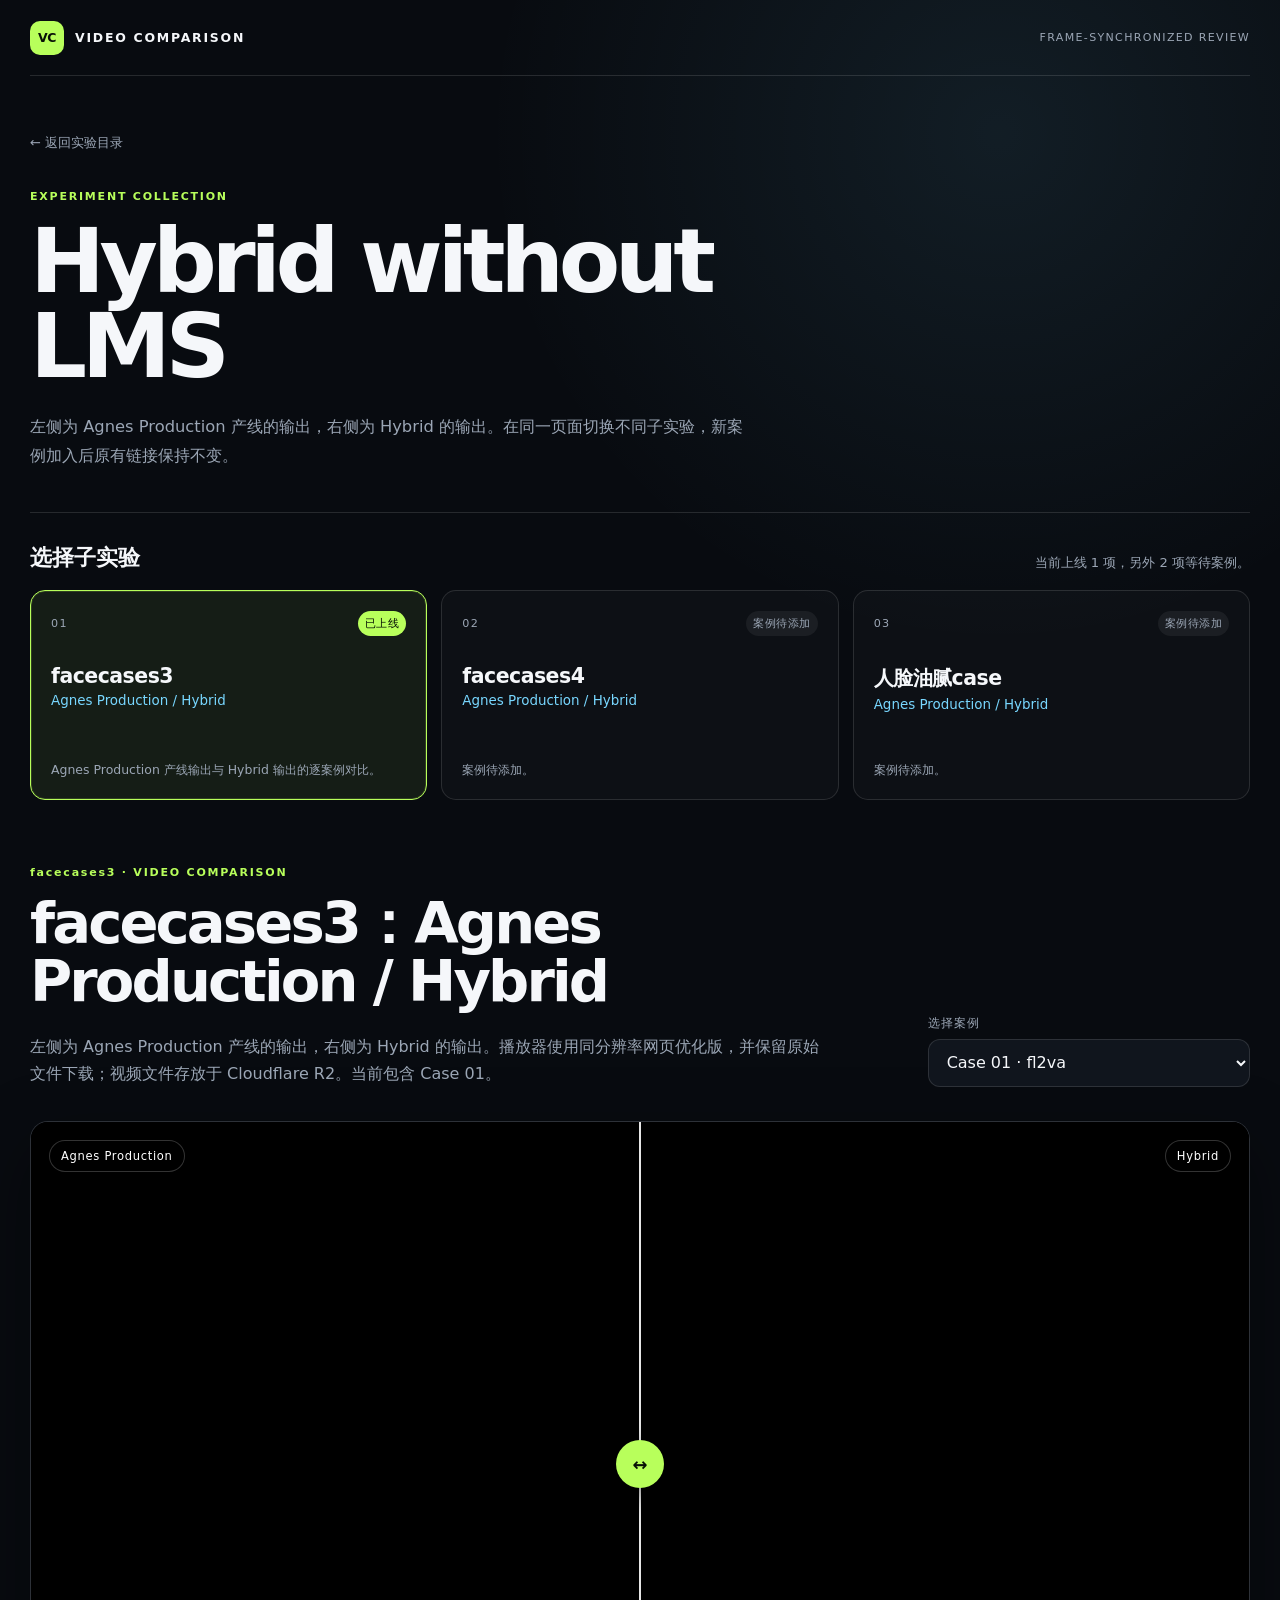
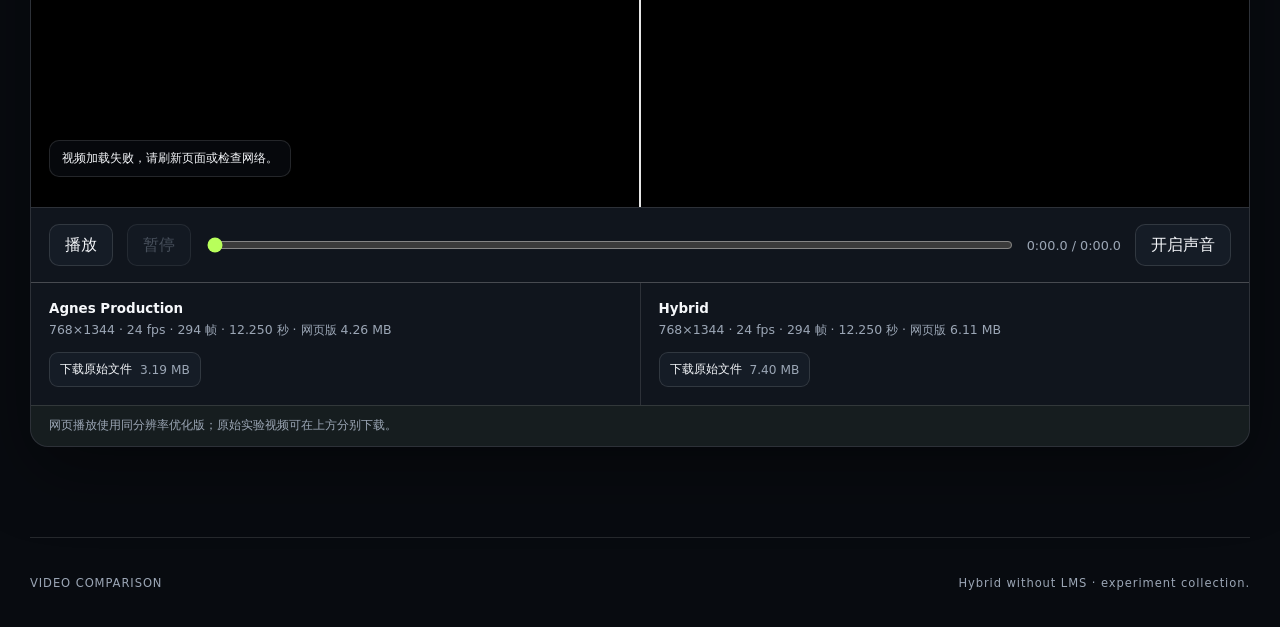
==== experiments/hybrid-without-lms/index.html @ 36cb2403 "Add Hybrid without LMS collection with facecases3 case 01" ====
<!doctype html>
<html lang="zh-CN">
  <head>
    <meta charset="utf-8">
    <meta name="viewport" content="width=device-width, initial-scale=1">
    <meta name="theme-color" content="#080b10">
    <meta name="description" content="Hybrid without LMS 的视频对比实验集合：facecases3、facecases4 与人脸油腻case。">
    <title>Hybrid without LMS · Video Comparison</title>
    <link rel="stylesheet" href="../../assets/site.css">
  </head>
  <body>
    <header class="site-header">
      <a class="brand" href="../../"><span class="brand-mark">VC</span><span>VIDEO COMPARISON</span></a>
      <span class="header-note">FRAME-SYNCHRONIZED REVIEW</span>
    </header>

    <main class="comparison-main">
      <a class="breadcrumb" href="../../">← 返回实验目录</a>

      <section class="collection-intro">
        <p class="kicker">EXPERIMENT COLLECTION</p>
        <h1>Hybrid without LMS</h1>
        <p>左侧为 Agnes Production 产线的输出，右侧为 Hybrid 的输出。在同一页面切换不同子实验，新案例加入后原有链接保持不变。</p>
      </section>

      <section class="subexperiment-section" aria-labelledby="subexperiment-heading">
        <div class="subexperiment-heading">
          <h2 id="subexperiment-heading">选择子实验</h2>
          <p>当前上线 1 项，另外 2 项等待案例。</p>
        </div>
        <div class="subexperiment-grid" id="subexperiment-grid" aria-live="polite">
          <p class="loading-message">正在读取子实验…</p>
        </div>
      </section>

      <section id="ready-experiment-content" hidden>
        <div class="comparison-intro subexperiment-intro">
          <div>
            <p class="kicker" id="experiment-kicker">VIDEO COMPARISON</p>
            <h2 id="experiment-title">正在加载实验…</h2>
            <p class="comparison-description" id="experiment-description"></p>
          </div>
          <div class="case-picker">
            <label for="case-select">选择案例</label>
            <select id="case-select" aria-label="选择视频案例"></select>
          </div>
        </div>

        <section class="comparison-shell" aria-label="视频左右滑动对比播放器">
          <div class="video-stage" id="video-stage">
            <video class="video-layer before" id="before-video" muted playsinline loop preload="auto"></video>
            <video class="video-layer after" id="after-video" muted playsinline loop preload="auto"></video>
            <span class="stage-label left" id="left-stage-label">Before</span>
            <span class="stage-label right" id="right-stage-label">After</span>
            <div class="split-line" aria-hidden="true"></div>
            <button class="split-handle" id="split-handle" type="button" aria-label="拖动左右对比分割线" aria-valuemin="0" aria-valuemax="100" aria-valuenow="50"></button>
            <p class="stage-message" id="stage-message">正在读取实验清单…</p>
          </div>
          <div class="controls">
            <button class="control-button" id="play-button" type="button">播放</button>
            <button class="control-button" id="pause-button" type="button" disabled>暂停</button>
            <input class="timeline" id="timeline" type="range" min="0" max="1" step="0.01" value="0" aria-label="播放进度">
            <span class="time-label" id="time-label">0:00.0 / 0:00.0</span>
            <button class="control-button" id="mute-button" type="button">开启声音</button>
          </div>
          <div class="case-metadata">
            <div class="meta-side" id="left-meta"></div>
            <div class="meta-side" id="right-meta"></div>
          </div>
          <p class="playback-note">网页播放使用同分辨率优化版；原始实验视频可在上方分别下载。</p>
        </section>
      </section>

      <section class="pending-experiment" id="pending-experiment-content" hidden>
        <span class="pending-badge">案例待添加</span>
        <h2 id="pending-title"></h2>
        <p id="pending-description"></p>
      </section>
    </main>

    <footer class="site-footer"><span>VIDEO COMPARISON</span><span>Hybrid without LMS · experiment collection.</span></footer>
    <script src="../../assets/comparison.js" defer></script>
  </body>
</html>
---- assets/site.css ----
:root {
  color-scheme: dark;
  --bg: #080b10;
  --panel: #10151d;
  --panel-2: #151c26;
  --line: rgba(255, 255, 255, 0.12);
  --line-strong: rgba(255, 255, 255, 0.28);
  --text: #f5f7fa;
  --muted: #9ba6b5;
  --accent: #b8ff5b;
  --accent-2: #78d7ff;
  --danger: #ff9d8e;
  --radius: 18px;
  --shadow: 0 24px 70px rgba(0, 0, 0, 0.38);
  font-family: Inter, ui-sans-serif, system-ui, -apple-system, BlinkMacSystemFont, "Segoe UI", sans-serif;
}
* { box-sizing: border-box; }
[hidden] { display: none !important; }
html { background: var(--bg); scroll-behavior: smooth; }
body { margin: 0; min-width: 320px; color: var(--text); background: radial-gradient(circle at 78% 6%, rgba(120, 215, 255, 0.09), transparent 32rem), var(--bg); }
button, select, input { font: inherit; }
a { color: inherit; }

.site-header,
.site-footer,
main { width: min(1220px, calc(100% - 40px)); margin-inline: auto; }

.site-header { min-height: 76px; display: flex; align-items: center; justify-content: space-between; gap: 24px; border-bottom: 1px solid var(--line); }
.brand { display: inline-flex; align-items: center; gap: 11px; color: var(--text); text-decoration: none; font-size: 0.78rem; font-weight: 780; letter-spacing: 0.14em; }
.brand-mark { display: grid; place-items: center; width: 34px; height: 34px; color: #071006; background: var(--accent); border-radius: 10px; letter-spacing: -0.04em; }
.header-note { color: var(--muted); font-size: 0.69rem; letter-spacing: 0.12em; }

.hero { padding: 86px 0 64px; }
.kicker { margin: 0 0 16px; color: var(--accent); font-size: 0.69rem; font-weight: 800; letter-spacing: 0.16em; }
.hero h1 { max-width: 890px; margin: 0; font-size: clamp(2.7rem, 6vw, 5.8rem); line-height: 0.98; letter-spacing: -0.055em; }
.hero-copy { max-width: 720px; margin: 28px 0 0; color: var(--muted); font-size: clamp(1rem, 1.8vw, 1.24rem); line-height: 1.75; }
.hero-stats { display: grid; grid-template-columns: repeat(3, minmax(0, 1fr)); max-width: 720px; margin-top: 48px; border-block: 1px solid var(--line); }
.hero-stats div { padding: 22px 24px 22px 0; display: grid; gap: 5px; }
.hero-stats strong { font-size: 1.65rem; }
.hero-stats span { color: var(--muted); font-size: 0.76rem; letter-spacing: 0.08em; }

.catalog { padding: 68px 0 100px; }
.section-heading { display: flex; align-items: end; justify-content: space-between; gap: 24px; margin-bottom: 25px; }
.section-heading h1, .section-heading h2 { margin: 0; font-size: clamp(1.8rem, 4vw, 3rem); letter-spacing: -0.04em; }
.section-heading > p { margin: 0; color: var(--muted); font-size: 0.86rem; }
.experiment-grid { display: grid; grid-template-columns: repeat(2, minmax(0, 1fr)); gap: 18px; }
.experiment-card { min-height: 290px; display: flex; flex-direction: column; padding: 28px; color: var(--text); text-decoration: none; background: linear-gradient(145deg, rgba(255,255,255,0.055), rgba(255,255,255,0.018)); border: 1px solid var(--line); border-radius: var(--radius); transition: transform 180ms ease, border-color 180ms ease, background 180ms ease; }
.experiment-card:hover { transform: translateY(-4px); border-color: rgba(184, 255, 91, 0.48); background: linear-gradient(145deg, rgba(184,255,91,0.09), rgba(255,255,255,0.025)); }
.experiment-card:only-child { grid-column: 1 / -1; }
.card-top, .card-footer { display: flex; align-items: center; justify-content: space-between; gap: 16px; }
.card-index { color: var(--accent); font-size: 0.72rem; font-weight: 800; letter-spacing: 0.14em; }
.card-count { color: var(--muted); font-size: 0.76rem; }
.experiment-card h3 { max-width: 700px; margin: 40px 0 12px; font-size: clamp(1.55rem, 3vw, 2.45rem); line-height: 1.06; letter-spacing: -0.04em; }
.experiment-card p { margin: 0; color: var(--muted); line-height: 1.65; }
.card-footer { margin-top: auto; padding-top: 32px; color: var(--text); font-size: 0.78rem; letter-spacing: 0.08em; }
.card-arrow { color: var(--accent); font-size: 1.25rem; }
.loading-message, .error-message { grid-column: 1 / -1; padding: 30px; color: var(--muted); border: 1px solid var(--line); border-radius: var(--radius); }
.error-message { color: var(--danger); }

.site-footer { min-height: 90px; display: flex; align-items: center; justify-content: space-between; gap: 20px; color: var(--muted); border-top: 1px solid var(--line); font-size: 0.72rem; letter-spacing: 0.08em; }

.comparison-main { padding: 56px 0 90px; }
.breadcrumb { display: inline-flex; gap: 8px; align-items: center; margin-bottom: 28px; color: var(--muted); text-decoration: none; font-size: 0.82rem; }
.breadcrumb:hover { color: var(--text); }
.comparison-intro { display: grid; grid-template-columns: minmax(0, 1.6fr) minmax(260px, 0.6fr); gap: 38px; align-items: end; margin-bottom: 34px; }
.comparison-intro h1, .comparison-intro h2 { margin: 0; font-size: clamp(2rem, 4.5vw, 4.2rem); line-height: 1; letter-spacing: -0.05em; }
.comparison-description { margin: 22px 0 0; max-width: 790px; color: var(--muted); line-height: 1.7; }
.case-picker { display: grid; gap: 8px; }
.case-picker label { color: var(--muted); font-size: 0.72rem; letter-spacing: 0.1em; }
.case-picker select { width: 100%; min-height: 48px; padding: 0 42px 0 14px; color: var(--text); background: var(--panel); border: 1px solid var(--line); border-radius: 12px; }

.collection-intro { max-width: 900px; padding: 10px 0 42px; }
.collection-intro h1 { margin: 0; font-size: clamp(2.7rem, 7vw, 6.4rem); line-height: 0.95; letter-spacing: -0.06em; }
.collection-intro > p:last-child { max-width: 720px; margin: 24px 0 0; color: var(--muted); font-size: 1.02rem; line-height: 1.75; }
.subexperiment-section { padding: 30px 0 42px; border-top: 1px solid var(--line); }
.subexperiment-heading { display: flex; align-items: end; justify-content: space-between; gap: 24px; margin-bottom: 18px; }
.subexperiment-heading h2 { margin: 0; font-size: 1.35rem; }
.subexperiment-heading p { margin: 0; color: var(--muted); font-size: 0.82rem; }
.subexperiment-grid { display: grid; grid-template-columns: repeat(3, minmax(0, 1fr)); gap: 14px; }
.subexperiment-card { min-height: 210px; display: flex; flex-direction: column; align-items: stretch; padding: 20px; color: var(--text); text-align: left; background: rgba(255,255,255,0.025); border: 1px solid var(--line); border-radius: 15px; cursor: pointer; transition: border-color 160ms ease, background 160ms ease, transform 160ms ease; }
.subexperiment-card:hover { transform: translateY(-2px); border-color: var(--line-strong); }
.subexperiment-card.active { border-color: var(--accent); background: rgba(184,255,91,0.075); box-shadow: inset 0 0 0 1px rgba(184,255,91,0.16); }
.subexperiment-card:focus-visible { outline: 3px solid var(--accent-2); outline-offset: 3px; }
.subexperiment-card-top { display: flex; align-items: center; justify-content: space-between; gap: 12px; color: var(--muted); font-size: 0.7rem; letter-spacing: 0.12em; }
.status-ready, .status-pending { padding: 5px 7px; border-radius: 999px; letter-spacing: 0.04em; }
.status-ready { color: #071006; background: var(--accent); }
.status-pending { color: var(--muted); background: rgba(255,255,255,0.06); }
.subexperiment-card > strong { margin-top: 28px; font-size: 1.28rem; letter-spacing: -0.025em; }
.subexperiment-subtitle { margin-top: 5px; color: var(--accent-2); font-size: 0.84rem; }
.subexperiment-summary { margin-top: auto; padding-top: 22px; color: var(--muted); font-size: 0.78rem; line-height: 1.55; }
.subexperiment-intro { margin-top: 24px; }
.pending-experiment { min-height: 330px; margin-top: 24px; padding: clamp(30px, 6vw, 70px); background: linear-gradient(145deg, rgba(255,255,255,0.04), rgba(255,255,255,0.018)); border: 1px solid var(--line); border-radius: var(--radius); }
.pending-badge { display: inline-flex; padding: 7px 10px; color: #071006; background: var(--accent); border-radius: 999px; font-size: 0.7rem; font-weight: 800; letter-spacing: 0.08em; }
.pending-experiment h2 { max-width: 760px; margin: 26px 0 12px; font-size: clamp(2rem, 5vw, 4rem); line-height: 1.02; letter-spacing: -0.05em; }
.pending-experiment p { max-width: 650px; margin: 0; color: var(--muted); line-height: 1.7; }

.comparison-shell { overflow: hidden; background: var(--panel); border: 1px solid var(--line); border-radius: var(--radius); box-shadow: var(--shadow); }
.video-stage { --split: 50%; position: relative; width: 100%; aspect-ratio: 16 / 9; overflow: hidden; isolation: isolate; background: #000; touch-action: none; }
.video-layer { position: absolute; inset: 0; width: 100%; height: 100%; object-fit: contain; background: #000; }
.video-layer.after { z-index: 2; clip-path: inset(0 0 0 var(--split)); }
.stage-label { position: absolute; z-index: 4; top: 18px; padding: 8px 11px; color: #fff; background: rgba(0, 0, 0, 0.62); border: 1px solid rgba(255,255,255,0.2); border-radius: 999px; backdrop-filter: blur(10px); font-size: 0.72rem; letter-spacing: 0.06em; }
.stage-label.left { left: 18px; }
.stage-label.right { right: 18px; }
.split-line { position: absolute; z-index: 5; inset-block: 0; left: var(--split); width: 2px; transform: translateX(-1px); background: rgba(255,255,255,0.9); pointer-events: none; }
.split-handle { position: absolute; z-index: 6; top: 50%; left: var(--split); width: 48px; height: 48px; transform: translate(-50%, -50%); display: grid; place-items: center; color: #071006; background: var(--accent); border: 0; border-radius: 50%; box-shadow: 0 8px 26px rgba(0,0,0,0.45); cursor: ew-resize; }
.split-handle::before { content: "↔"; font-size: 1.12rem; font-weight: 900; }
.split-handle:focus-visible { outline: 3px solid var(--accent-2); outline-offset: 3px; }
.stage-message { position: absolute; z-index: 7; inset: auto 18px 18px; width: fit-content; max-width: calc(100% - 36px); padding: 9px 12px; color: var(--text); background: rgba(8, 11, 16, 0.78); border: 1px solid var(--line); border-radius: 10px; font-size: 0.76rem; backdrop-filter: blur(10px); }
.stage-message[hidden] { display: none; }

.controls { display: grid; grid-template-columns: auto auto minmax(120px, 1fr) auto auto; gap: 14px; align-items: center; padding: 16px 18px; border-top: 1px solid var(--line); }
.control-button { min-height: 42px; padding: 0 15px; color: var(--text); background: var(--panel-2); border: 1px solid var(--line); border-radius: 10px; cursor: pointer; }
.control-button:hover { border-color: var(--line-strong); }
.control-button:disabled { color: #697381; cursor: not-allowed; opacity: 0.62; }
.timeline { width: 100%; accent-color: var(--accent); }
.time-label { min-width: 96px; color: var(--muted); font-variant-numeric: tabular-nums; font-size: 0.8rem; text-align: right; }

.case-metadata { display: grid; grid-template-columns: repeat(2, minmax(0, 1fr)); gap: 1px; background: var(--line); border-top: 1px solid var(--line); }
.meta-side { padding: 18px; background: var(--panel); }
.meta-side strong { display: block; margin-bottom: 6px; font-size: 0.84rem; }
.meta-details { display: block; color: var(--muted); font-size: 0.78rem; }
.original-download { display: inline-flex; align-items: center; gap: 8px; margin-top: 13px; padding: 8px 10px; color: var(--text); text-decoration: none; background: var(--panel-2); border: 1px solid var(--line); border-radius: 9px; font-size: 0.76rem; }
.original-download:hover { border-color: var(--accent); }
.original-download span { color: var(--muted); }
.playback-note { margin: 0; padding: 12px 18px; color: var(--muted); background: rgba(184,255,91,0.035); border-top: 1px solid var(--line); font-size: 0.74rem; }
@media (max-width: 780px) {
  .site-header, .site-footer, main { width: min(100% - 24px, 1220px); }
  .header-note { display: none; }
  .hero { padding-top: 58px; }
  .hero-stats, .experiment-grid, .comparison-intro, .subexperiment-grid { grid-template-columns: 1fr; }
  .section-heading { align-items: start; flex-direction: column; }
  .subexperiment-heading { align-items: start; flex-direction: column; }
  .comparison-main { padding-top: 32px; }
  .controls { grid-template-columns: repeat(3, minmax(0, 1fr)); }
  .timeline { grid-column: 1 / -1; grid-row: 1; }
  #play-button { grid-column: 1; grid-row: 2; }
  #pause-button { grid-column: 2; grid-row: 2; }
  #mute-button { grid-column: 3; grid-row: 2; }
  .time-label { grid-column: 1 / -1; grid-row: 3; min-width: 0; text-align: center; }
  .case-metadata { grid-template-columns: 1fr; }
  .stage-label { top: 10px; max-width: 45%; overflow: hidden; text-overflow: ellipsis; white-space: nowrap; }
  .stage-label.left { left: 10px; }
  .stage-label.right { right: 10px; }
}

@media (prefers-reduced-motion: reduce) {
  *, *::before, *::after { scroll-behavior: auto !important; transition: none !important; }
}
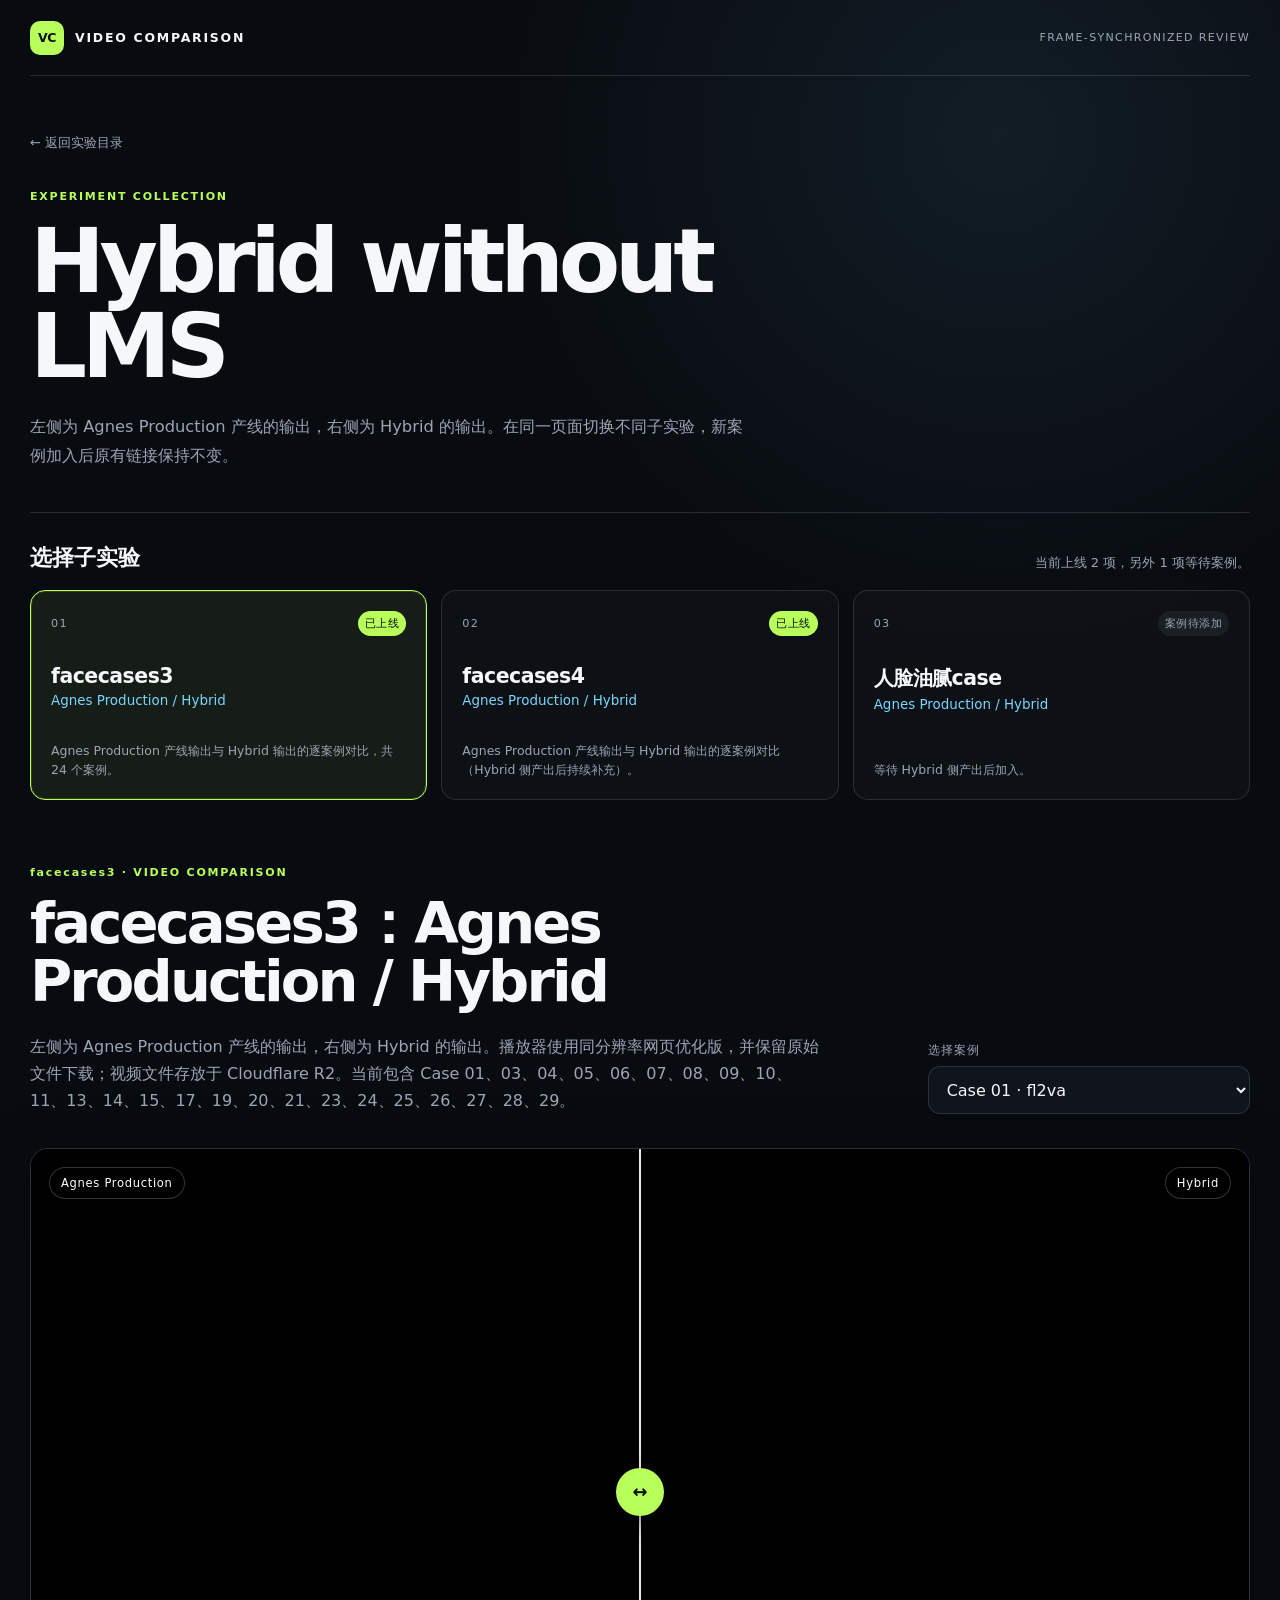
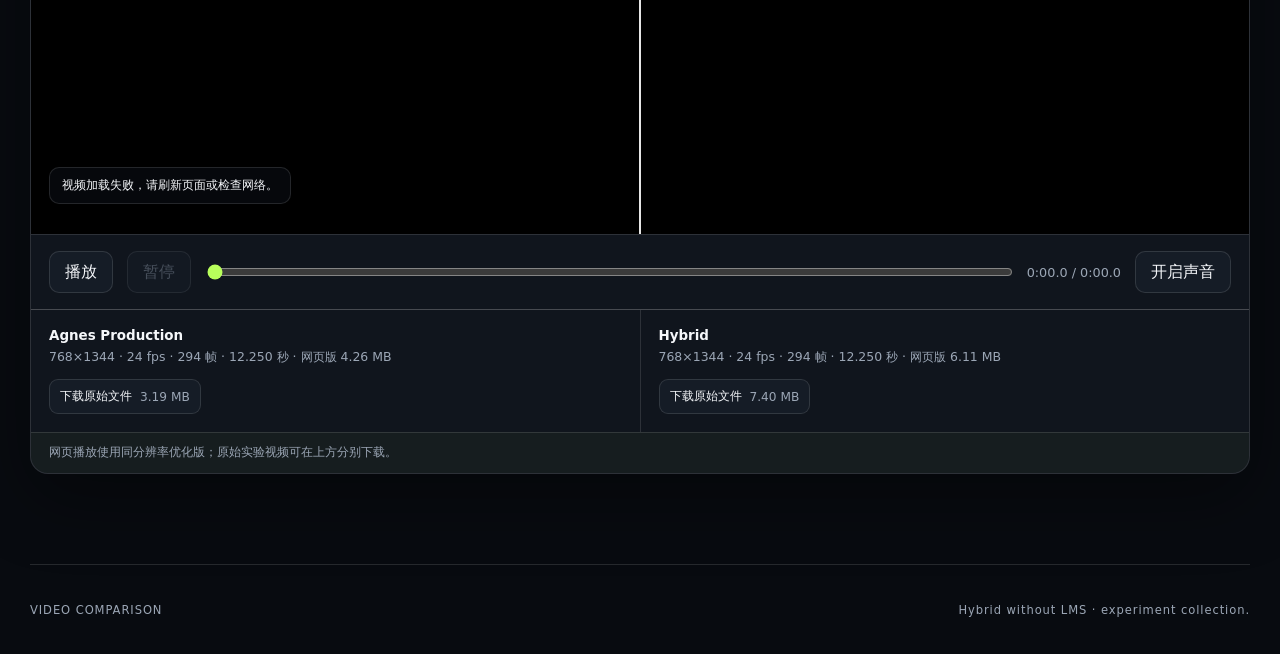
==== commit 793b692e: "Add remaining facecases3 cases and facecases4 (Hybrid without LMS)" ====
--- a/experiments/hybrid-without-lms/index.html
+++ b/experiments/hybrid-without-lms/index.html
@@ -26,7 +26,7 @@
       <section class="subexperiment-section" aria-labelledby="subexperiment-heading">
         <div class="subexperiment-heading">
           <h2 id="subexperiment-heading">选择子实验</h2>
-          <p>当前上线 1 项，另外 2 项等待案例。</p>
+          <p>当前上线 2 项，另外 1 项等待案例。</p>
         </div>
         <div class="subexperiment-grid" id="subexperiment-grid" aria-live="polite">
           <p class="loading-message">正在读取子实验…</p>
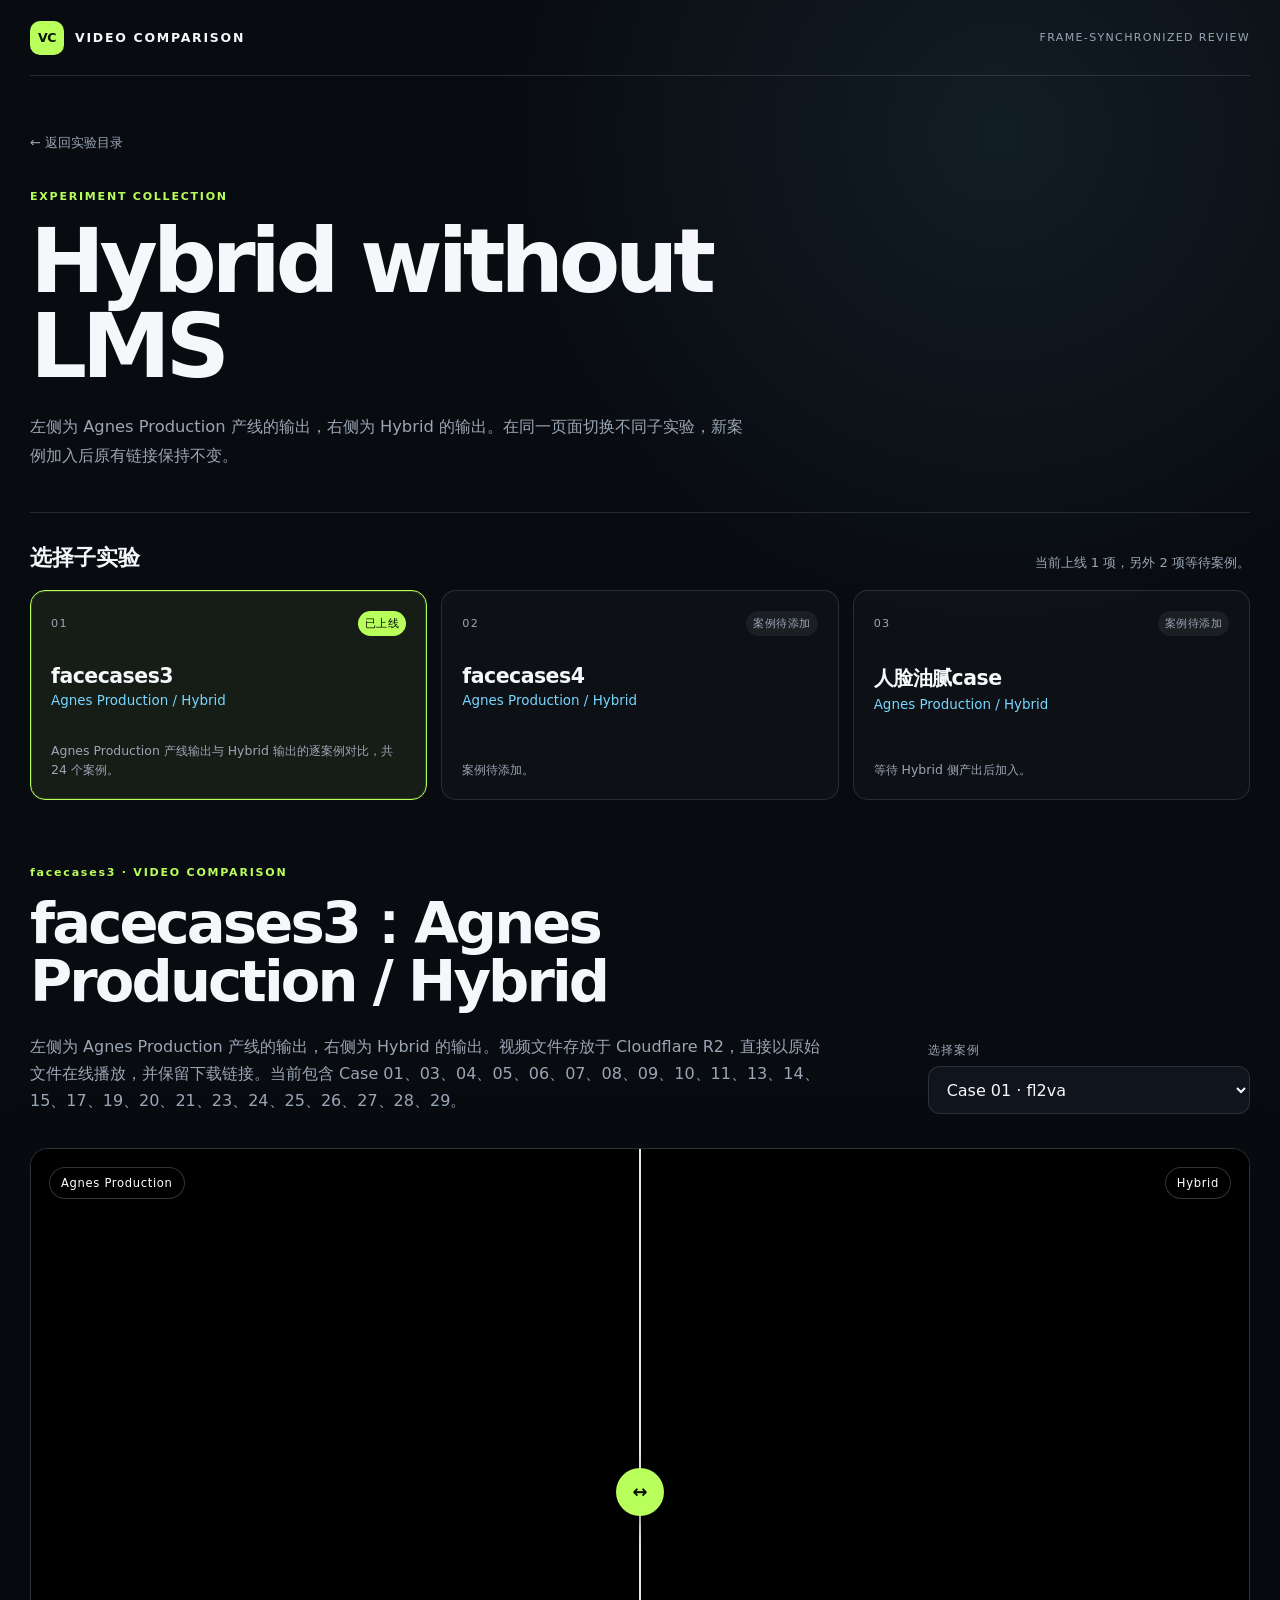
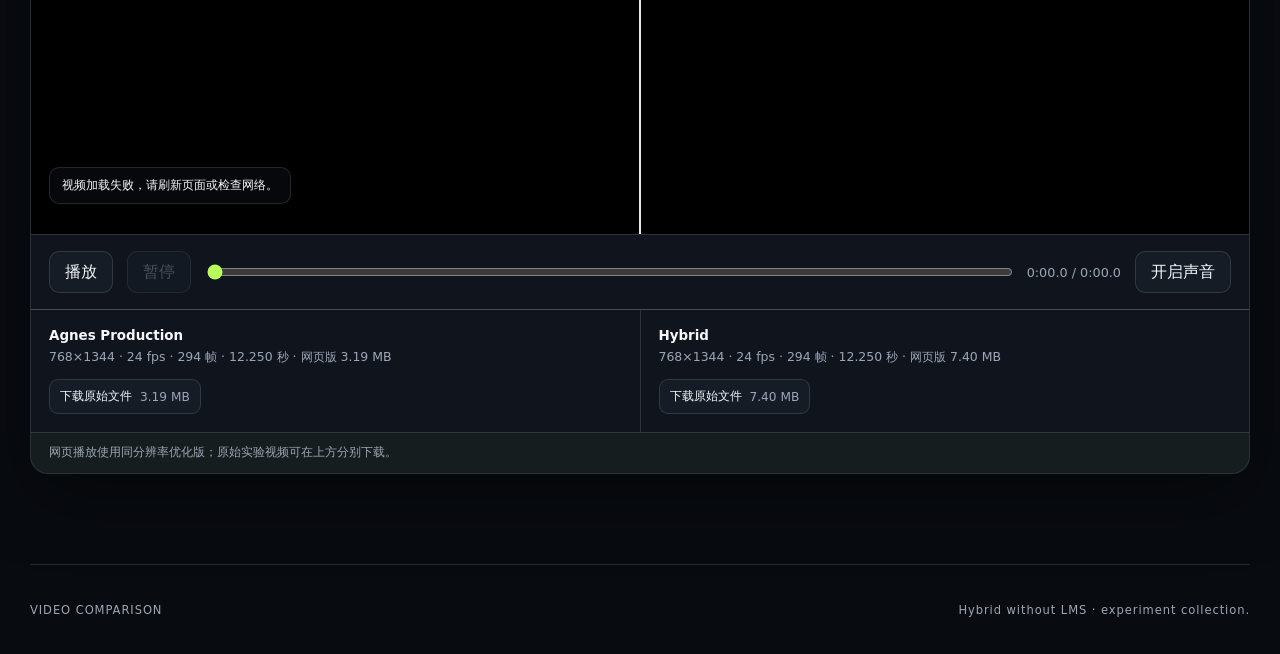
==== commit 92b4a7f9: "Serve facecases3 from original files; park facecases4" ====
--- a/experiments/hybrid-without-lms/index.html
+++ b/experiments/hybrid-without-lms/index.html
@@ -26,7 +26,7 @@
       <section class="subexperiment-section" aria-labelledby="subexperiment-heading">
         <div class="subexperiment-heading">
           <h2 id="subexperiment-heading">选择子实验</h2>
-          <p>当前上线 2 项，另外 1 项等待案例。</p>
+          <p>当前上线 1 项，另外 2 项等待案例。</p>
         </div>
         <div class="subexperiment-grid" id="subexperiment-grid" aria-live="polite">
           <p class="loading-message">正在读取子实验…</p>
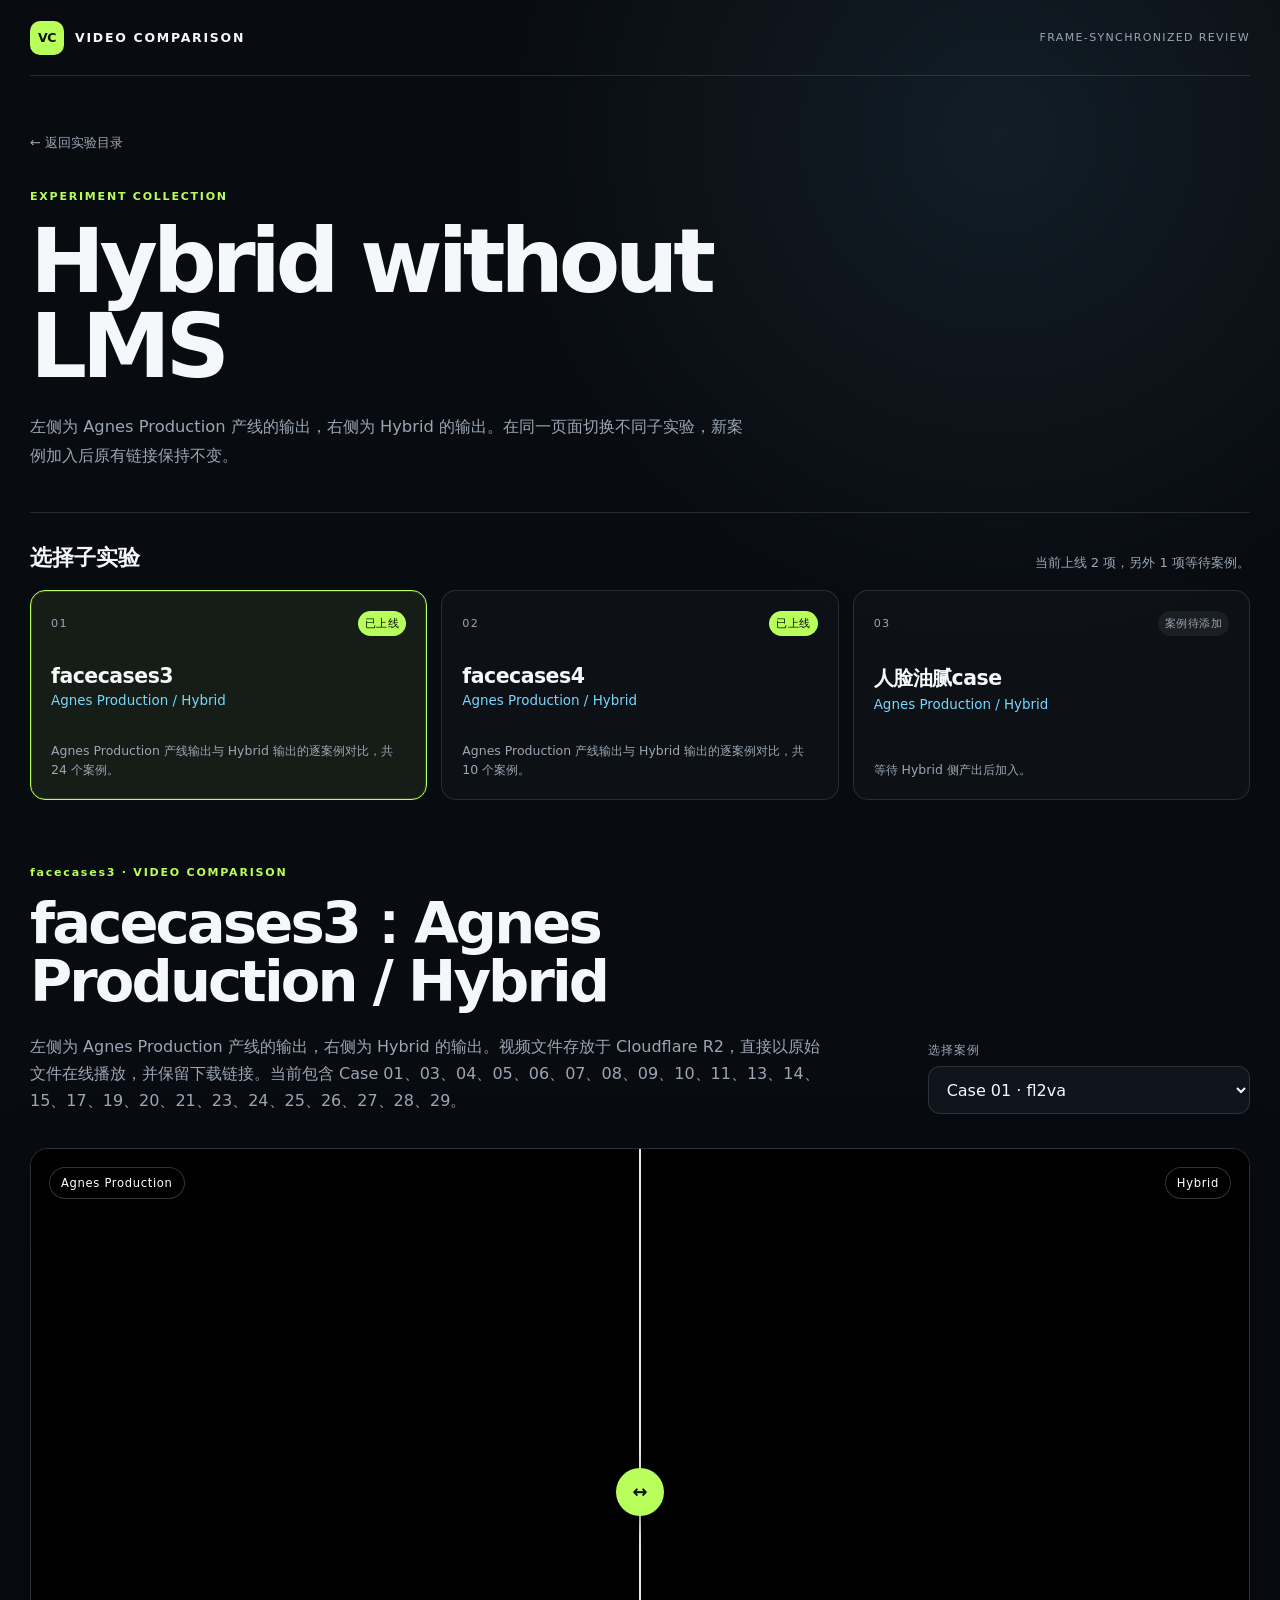
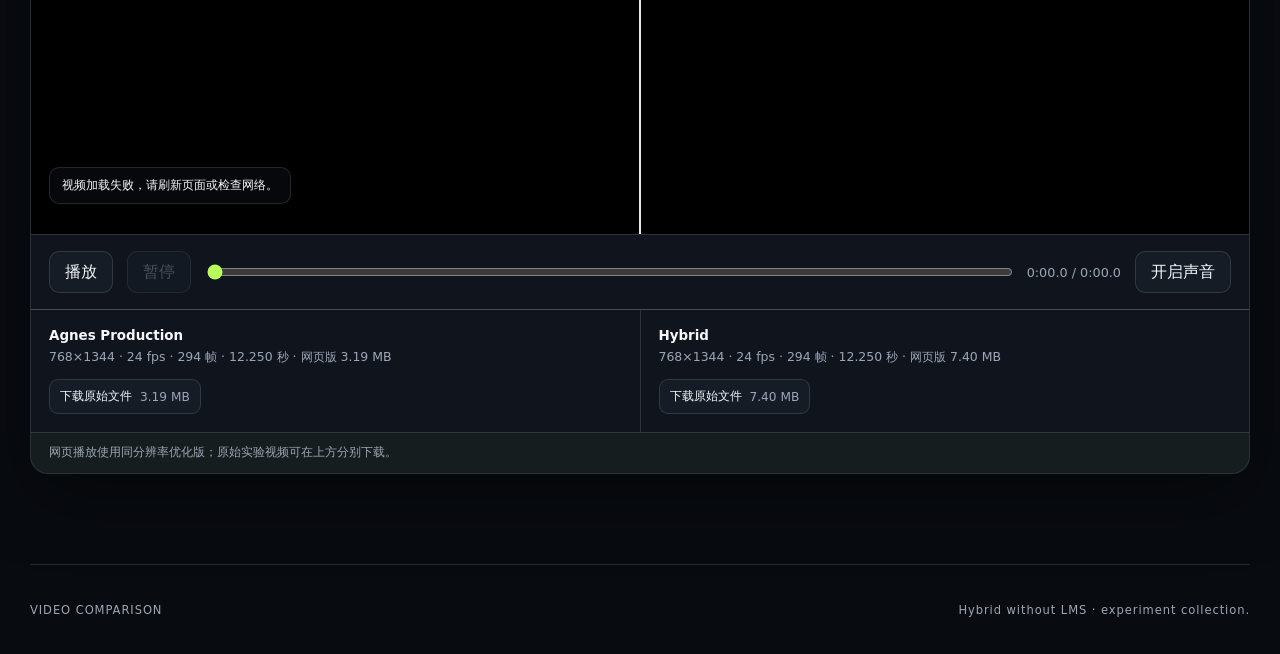
==== commit c972d850: "Add facecases4 (10 cases, original files from R2)" ====
--- a/experiments/hybrid-without-lms/index.html
+++ b/experiments/hybrid-without-lms/index.html
@@ -26,7 +26,7 @@
       <section class="subexperiment-section" aria-labelledby="subexperiment-heading">
         <div class="subexperiment-heading">
           <h2 id="subexperiment-heading">选择子实验</h2>
-          <p>当前上线 1 项，另外 2 项等待案例。</p>
+          <p>当前上线 2 项，另外 1 项等待案例。</p>
         </div>
         <div class="subexperiment-grid" id="subexperiment-grid" aria-live="polite">
           <p class="loading-message">正在读取子实验…</p>
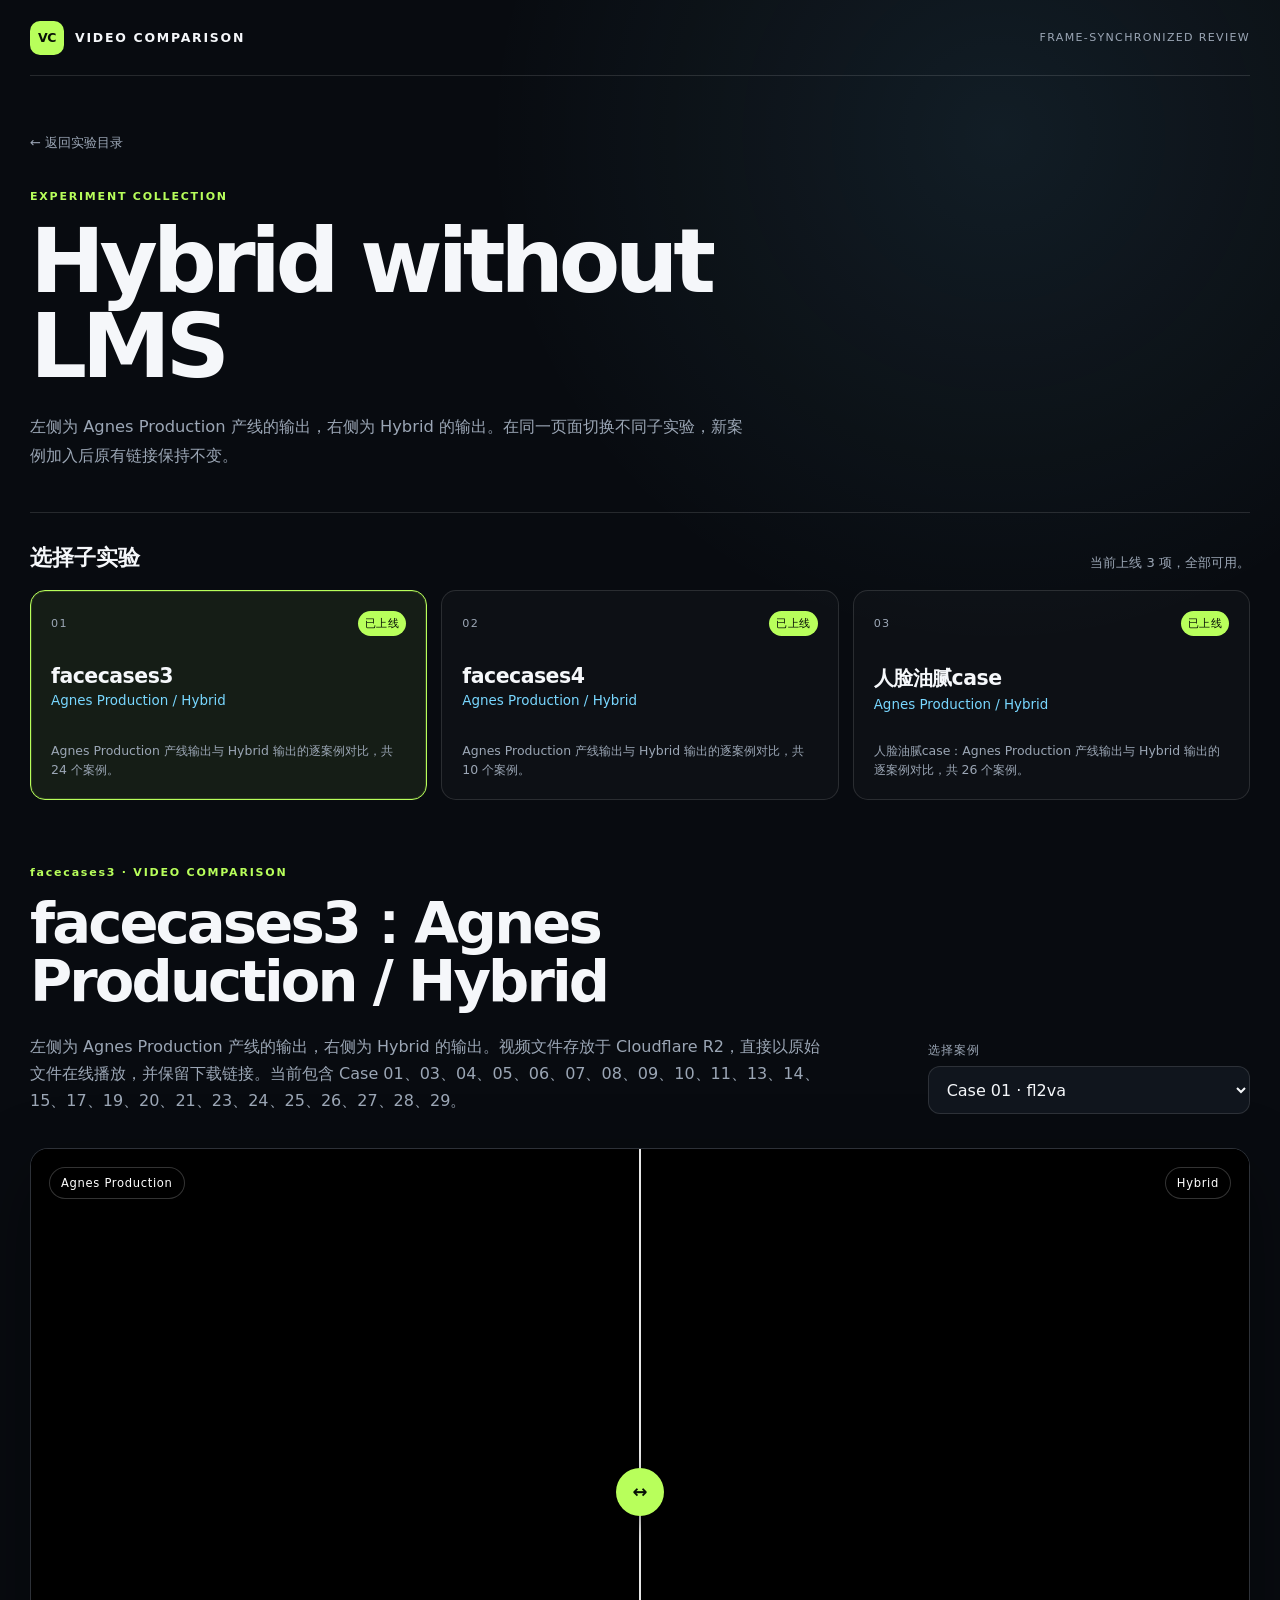
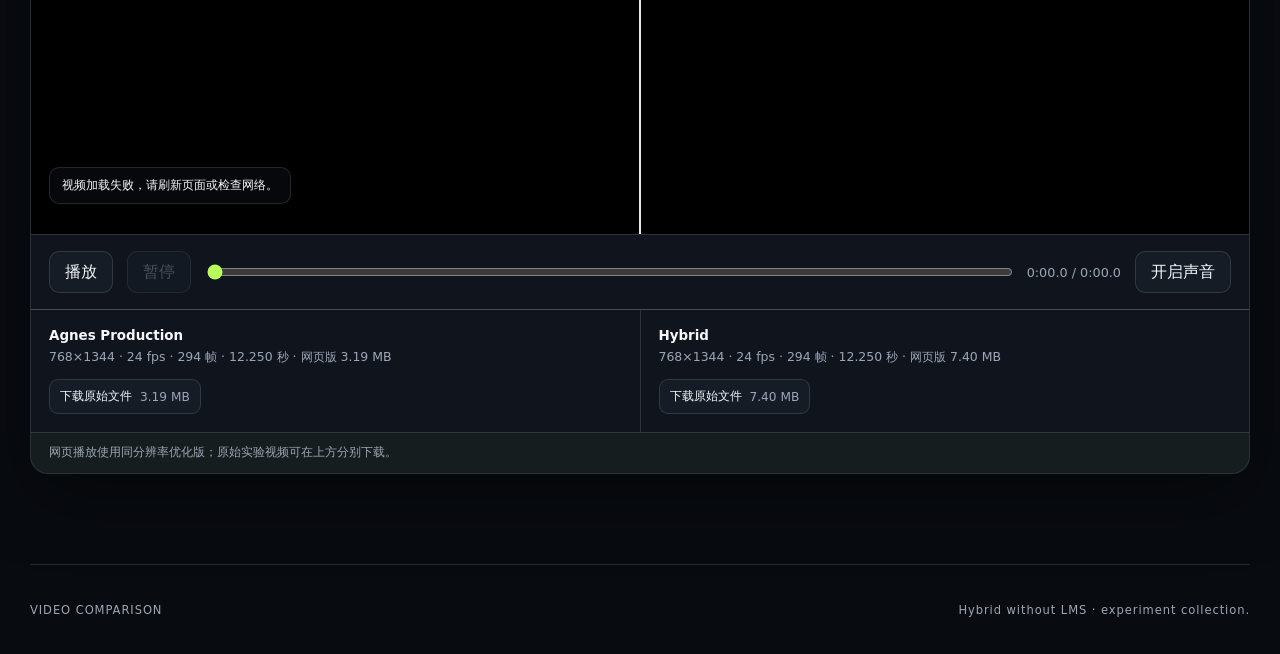
==== commit 64c029e1: "Add face-oil-case (26 cases, original files from R2)" ====
--- a/experiments/hybrid-without-lms/index.html
+++ b/experiments/hybrid-without-lms/index.html
@@ -26,7 +26,7 @@
       <section class="subexperiment-section" aria-labelledby="subexperiment-heading">
         <div class="subexperiment-heading">
           <h2 id="subexperiment-heading">选择子实验</h2>
-          <p>当前上线 2 项，另外 1 项等待案例。</p>
+          <p>当前上线 3 项，全部可用。</p>
         </div>
         <div class="subexperiment-grid" id="subexperiment-grid" aria-live="polite">
           <p class="loading-message">正在读取子实验…</p>
